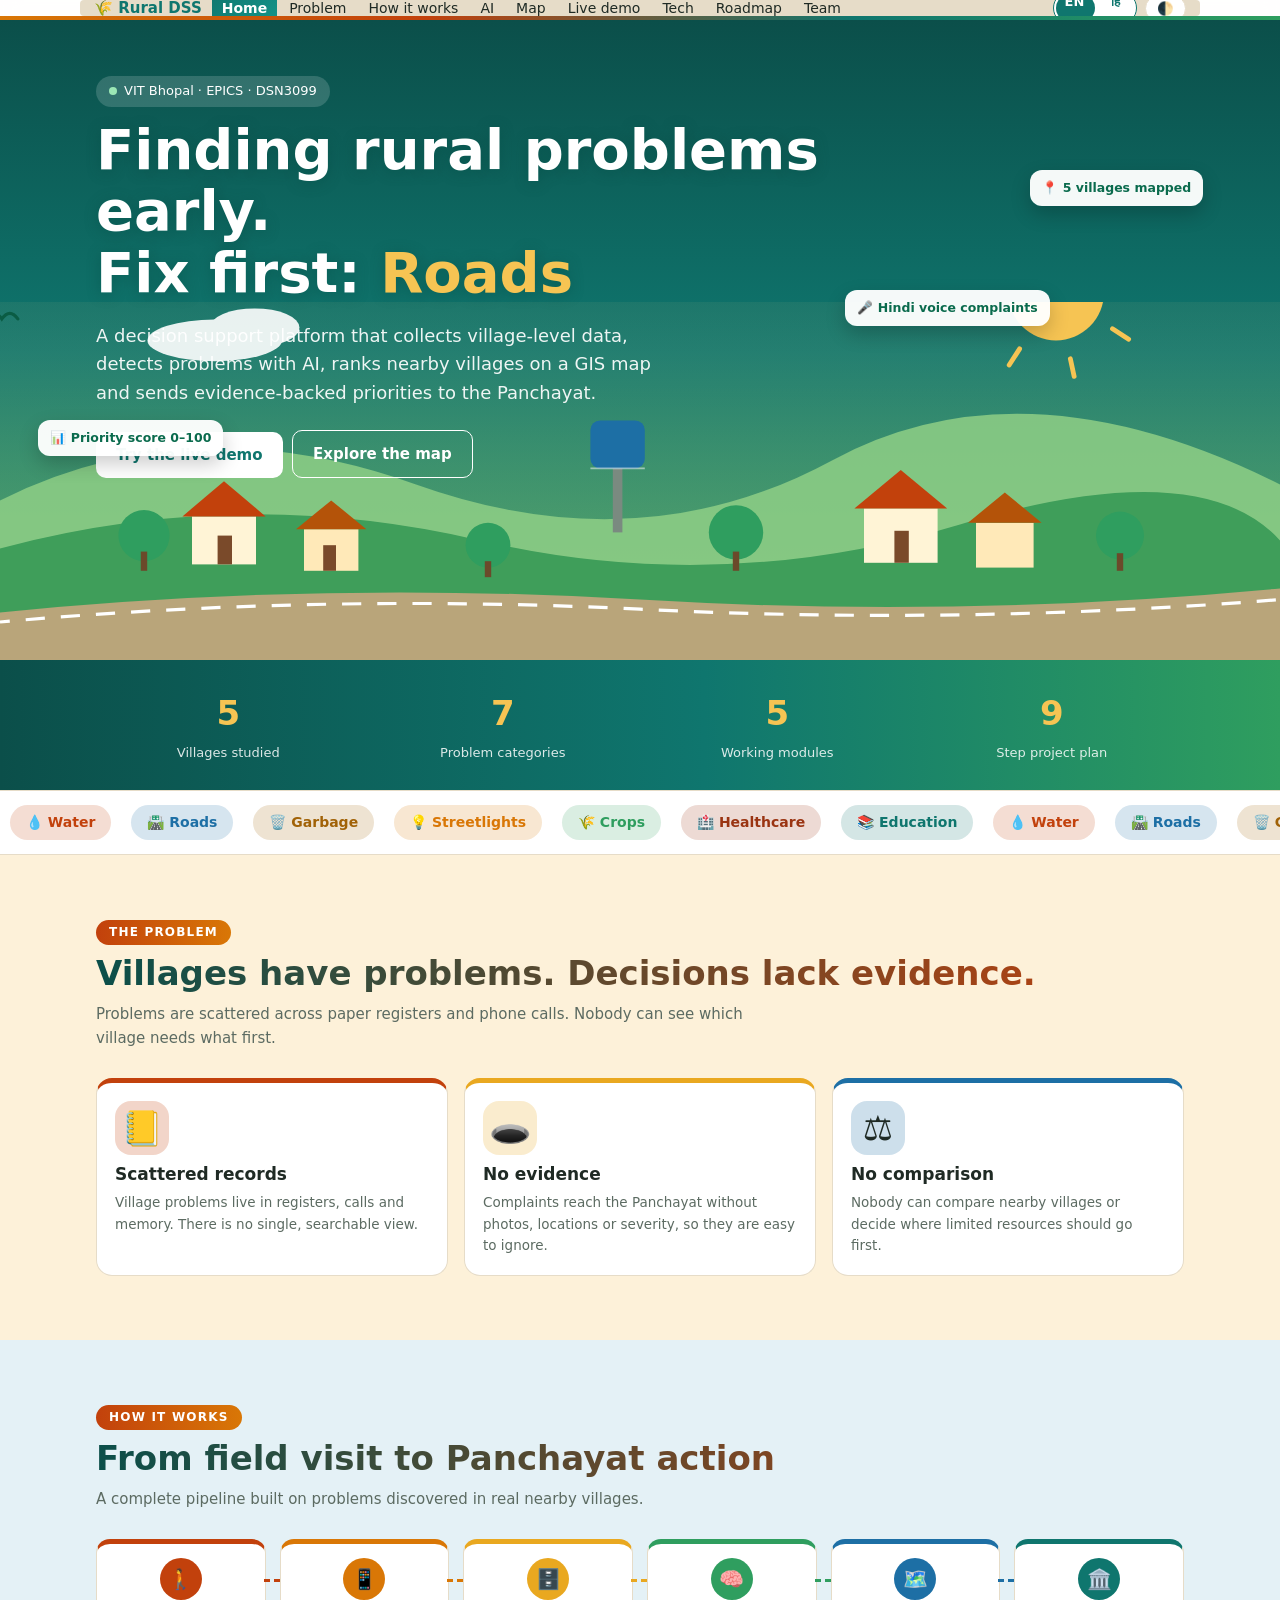
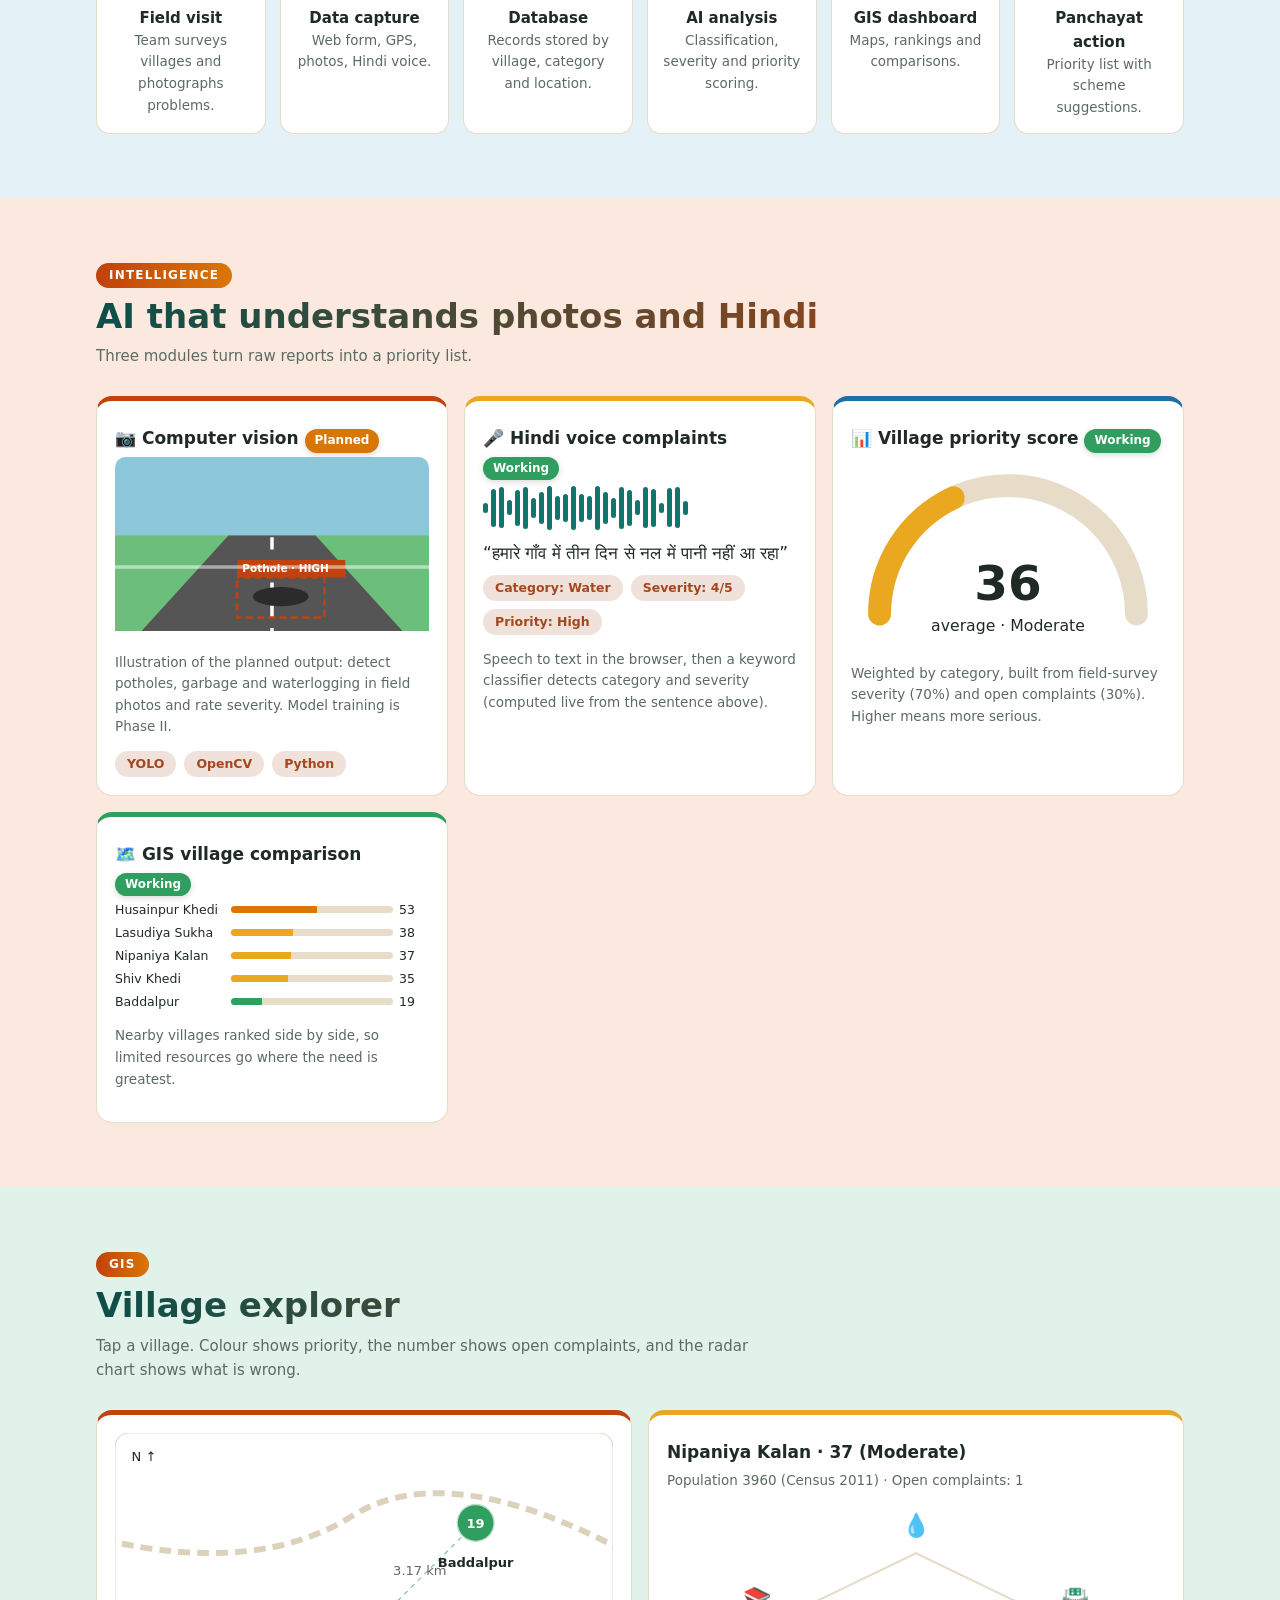
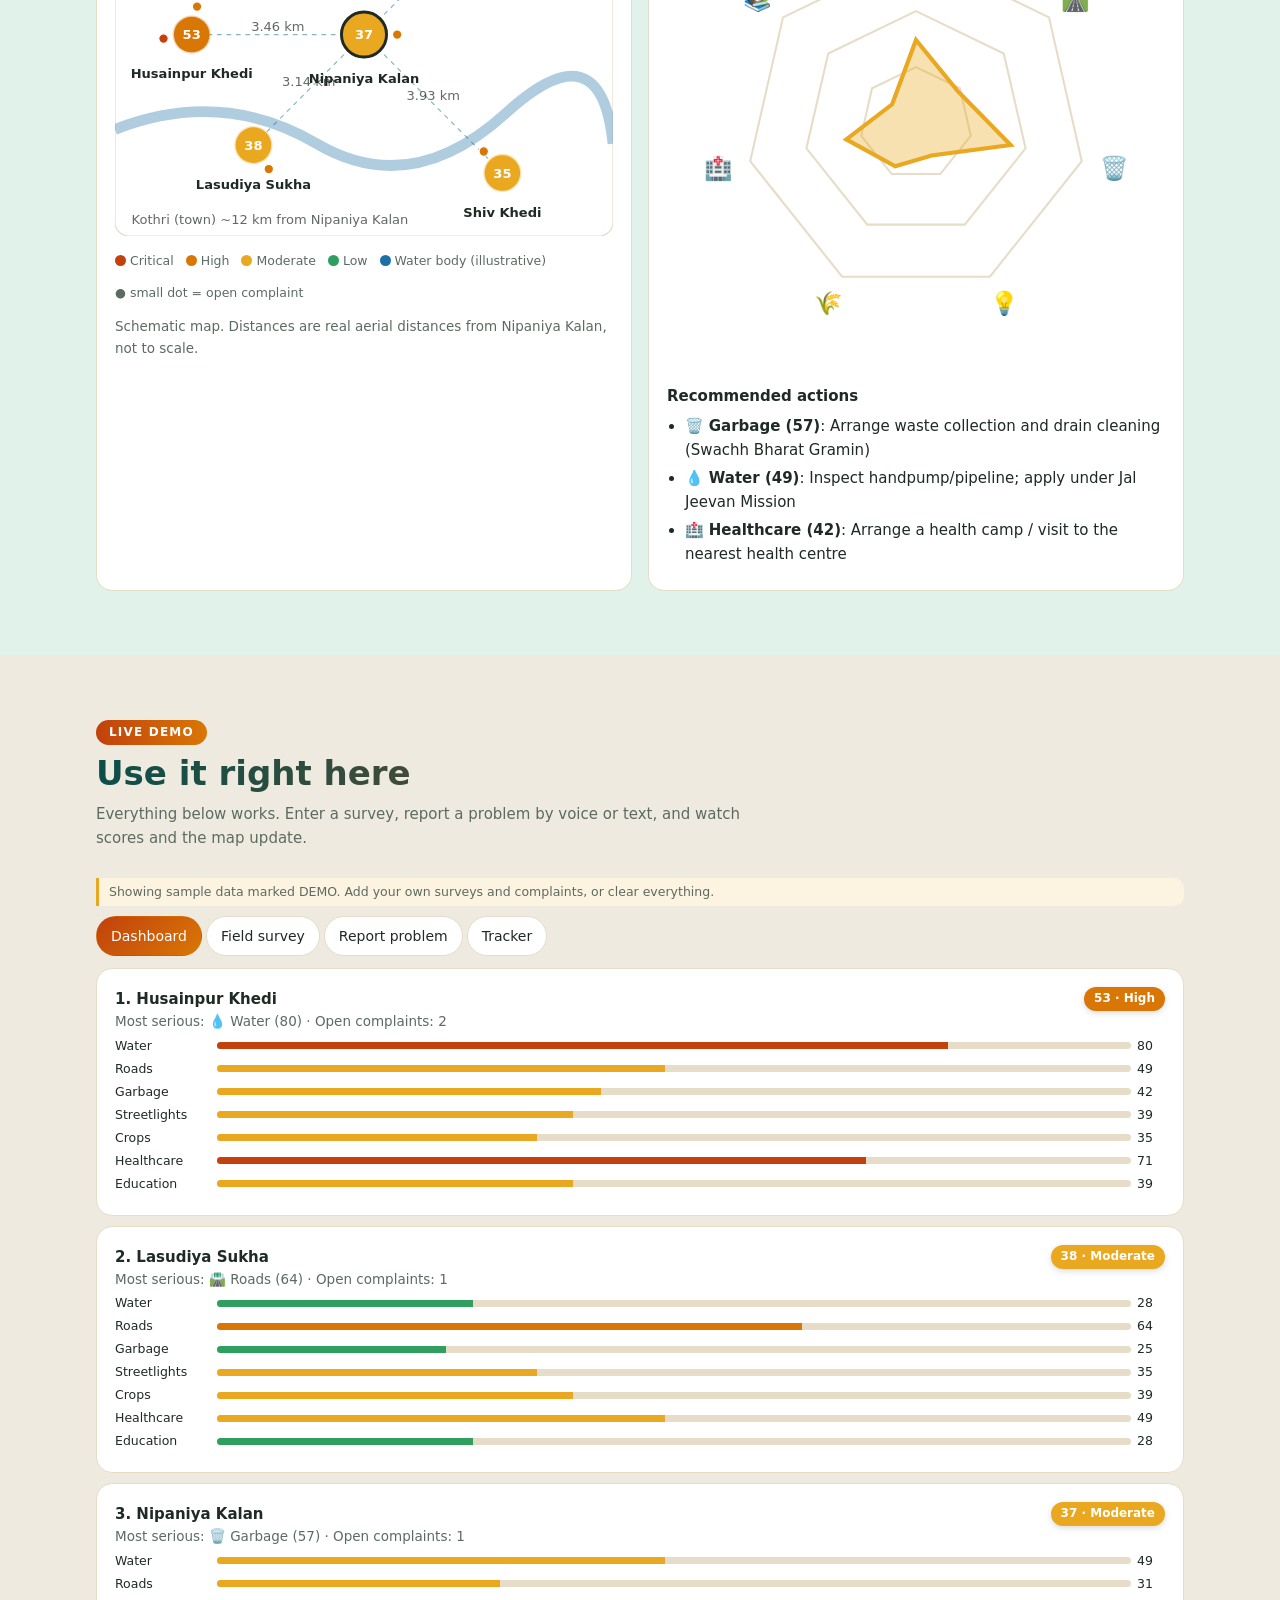
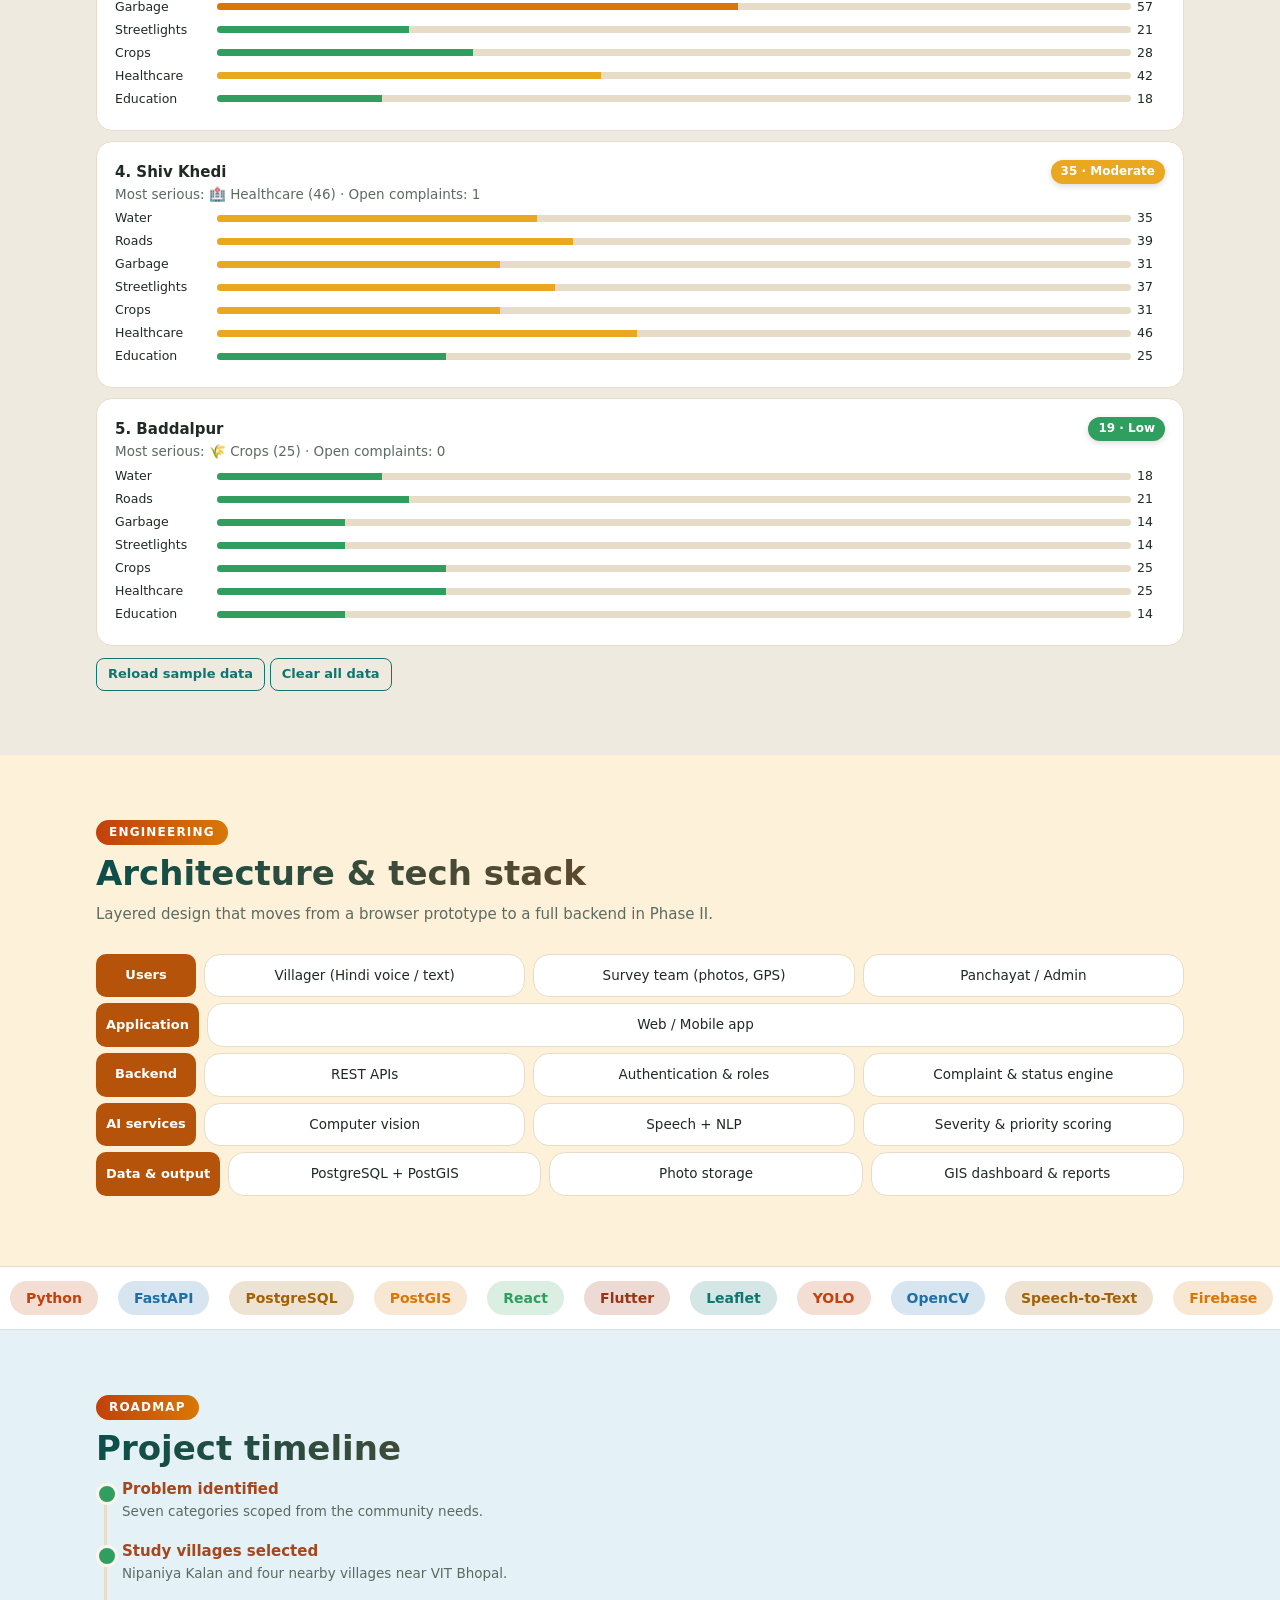
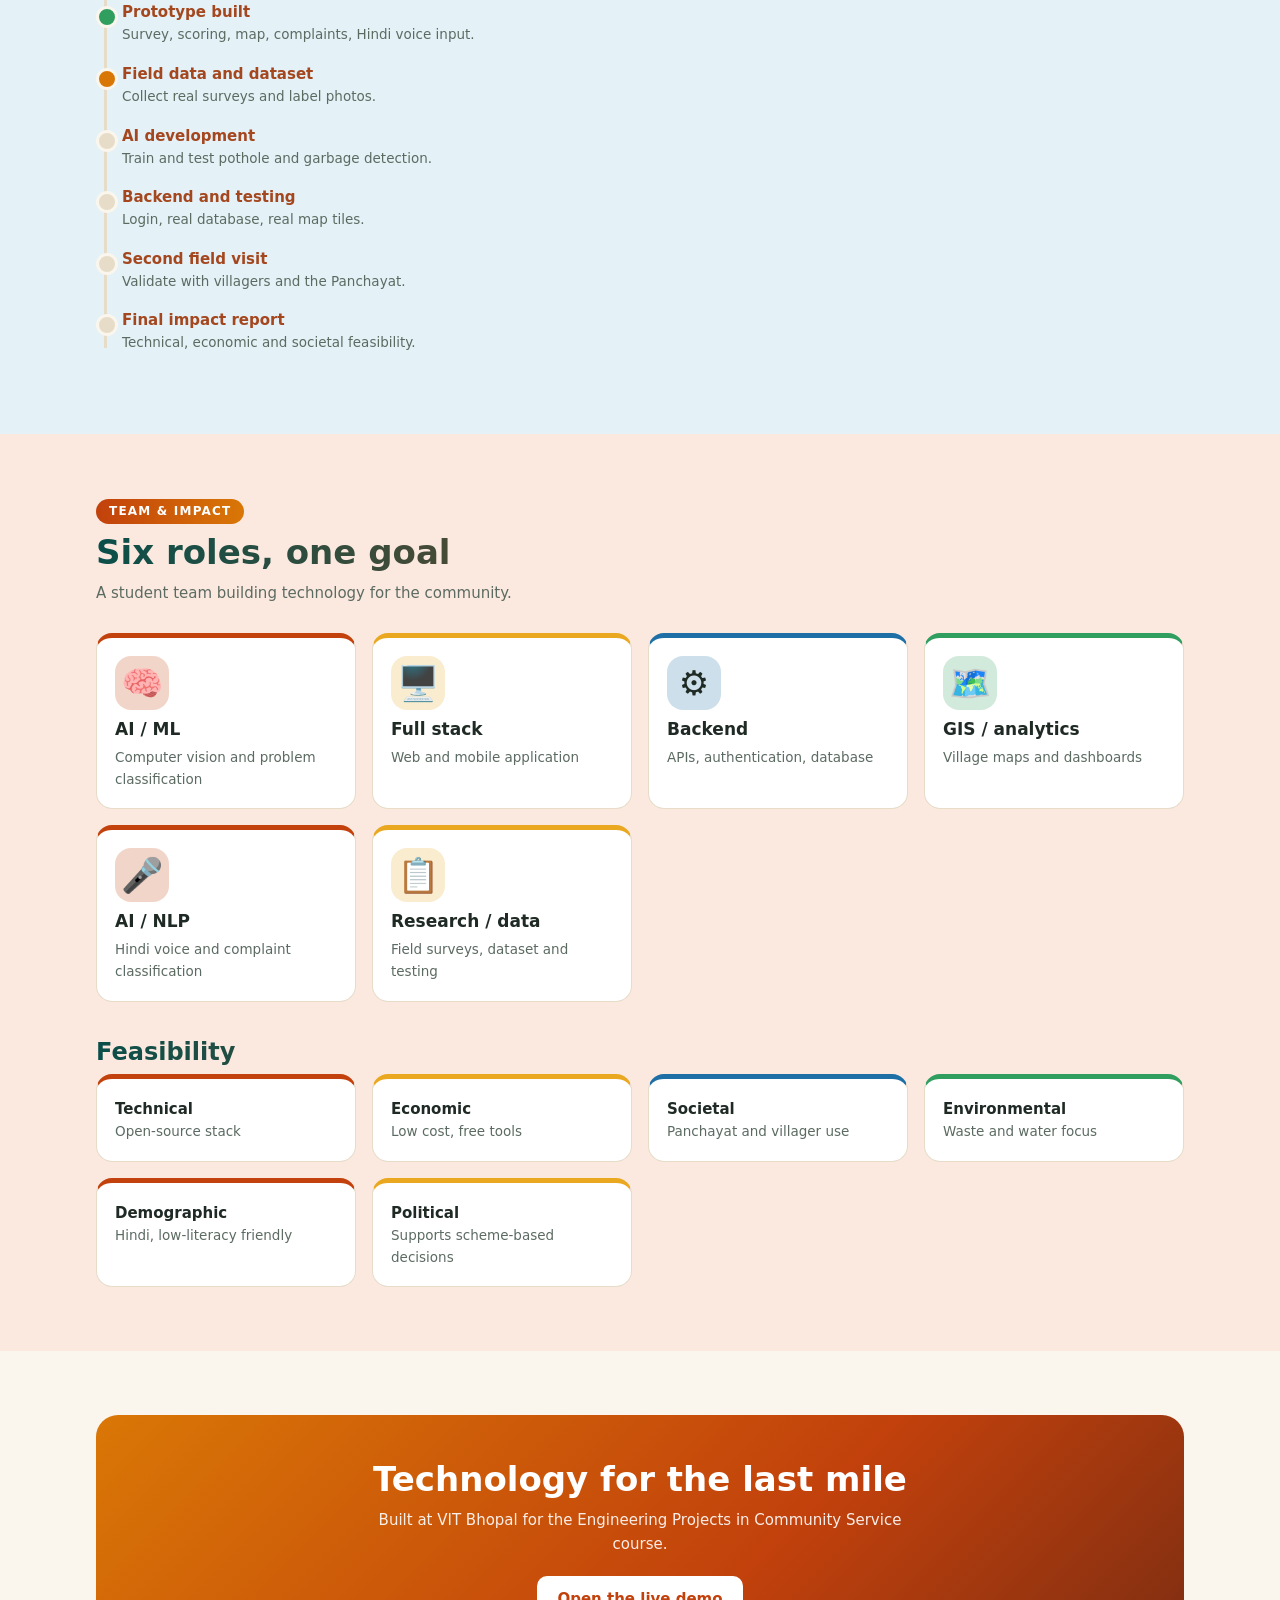
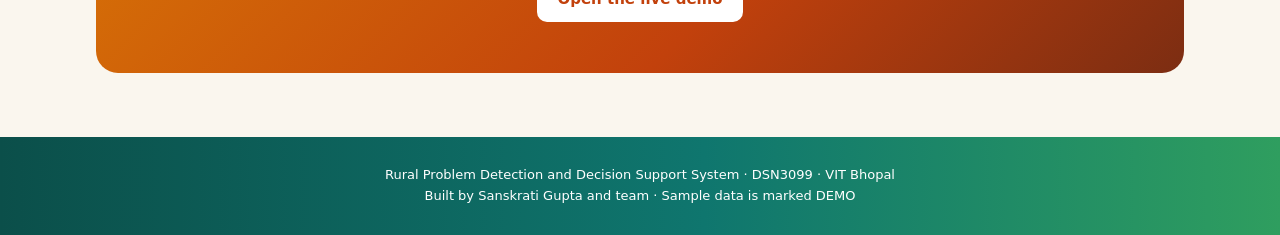
==== frontend/index.html @ 1b73d40b "Add frontend and Java backend" ====
<!DOCTYPE html>
<html lang="en"><head><meta charset="utf-8">
<meta name="viewport" content="width=device-width, initial-scale=1, viewport-fit=cover">
<title>Rural Problem Detection and Decision Support System</title>
<link rel="stylesheet" href="css/style.css">
</head><body>
<div id="pg"></div>
<div class="nav"><div class="bar"><div id="nav"></div><div class="rt"><button class="lt" id="lt" data-l="en" role="switch" aria-checked="false" aria-label="Language"><span class="th2"></span><span>EN</span><span>हिं</span></button><button id="th" aria-label="Toggle theme">🌓</button></div></div></div>

<header class="hero" id="home">
<span class="chip" style="right:6%;top:150px">📍 5 villages mapped</span><span class="chip" style="right:18%;top:270px;animation-delay:-2s">🎤 Hindi voice complaints</span><span class="chip" style="left:3%;top:400px;animation-delay:-3.5s">📊 Priority score 0–100</span>
<div class="w"><span class="live"><i></i> VIT Bhopal · EPICS · DSN3099</span>
<h1>Finding rural problems early.<br>Fix first: <span id="word">Water</span></h1>
<p class="s">A decision support platform that collects village-level data, detects problems with AI, ranks nearby villages on a GIS map and sends evidence-backed priorities to the Panchayat.</p>
<div class="cta"><a class="btn" href="#demo">Try the live demo</a> &nbsp;<a class="btn o" href="#explorer">Explore the map</a></div></div>
<svg id="scene" viewBox="0 0 800 300" preserveAspectRatio="xMidYMax slice" aria-hidden="true"><defs><linearGradient id="sk" x1="0" y1="0" x2="0" y2="1"><stop offset="0" stop-color="#ffd98a" stop-opacity="0"/><stop offset="1" stop-color="#ffd98a" stop-opacity=".25"/></linearGradient></defs>
<rect width="800" height="300" fill="url(#sk)"/>
<g transform="translate(660 70)"><circle r="30" fill="#f6c453"/><g stroke="#f6c453" stroke-width="3" stroke-linecap="round"><animateTransform attributeName="transform" type="rotate" from="0" to="360" dur="30s" repeatCount="indefinite"/><path d="M0-42v-12M0 42v12M-42 0h-12M42 0h12M30-30l8-8M-30 30l-8 8M30 30l8 8M-30-30l-8-8"/></g></g>
<g fill="#fff" opacity=".9"><g><animateTransform attributeName="transform" type="translate" from="-100 0" to="900 0" dur="60s" repeatCount="indefinite"/><ellipse cx="100" cy="60" rx="38" ry="12"/><ellipse cx="125" cy="52" rx="26" ry="12"/></g><g><animateTransform attributeName="transform" type="translate" from="-400 0" to="600 0" dur="80s" repeatCount="indefinite"/><ellipse cx="500" cy="100" rx="42" ry="13"/><ellipse cx="525" cy="92" rx="28" ry="12"/></g></g>
<path d="M0 200 Q120 140 260 190 T520 175 T800 190 V300 H0Z" fill="#8fcf86" opacity=".85"/><path d="M0 230 Q150 190 300 225 T600 215 T800 225 V300 H0Z" fill="#3f9e5a"/>
<g transform="translate(120 210)"><rect width="40" height="30" fill="#fff4d6"/><polygon points="-6,0 20,-22 46,0" fill="#c2410c"/><rect x="16" y="12" width="9" height="18" fill="#7a4a2a"/></g>
<g transform="translate(190 218)"><rect width="34" height="26" fill="#ffe9b8"/><polygon points="-5,0 17,-18 39,0" fill="#b45309"/><rect x="12" y="10" width="8" height="16" fill="#7a4a2a"/></g>
<g transform="translate(540 205)"><rect width="46" height="34" fill="#fff4d6"/><polygon points="-6,0 23,-24 52,0" fill="#c2410c"/><rect x="19" y="14" width="9" height="20" fill="#7a4a2a"/></g>
<g transform="translate(610 214)"><rect width="36" height="28" fill="#ffe9b8"/><polygon points="-5,0 18,-19 41,0" fill="#b45309"/></g>
<g fill="#2f9e5f"><circle cx="90" cy="222" r="16"/><circle cx="305" cy="228" r="14"/><circle cx="460" cy="220" r="17"/><circle cx="700" cy="222" r="15"/></g><g fill="#6b4a2a"><rect x="88" y="232" width="4" height="12"/><rect x="303" y="238" width="4" height="10"/><rect x="458" y="232" width="4" height="12"/><rect x="698" y="233" width="4" height="11"/></g>
<g transform="translate(375 150)"><rect x="8" y="30" width="6" height="40" fill="#7a8a80"/><rect x="-6" y="0" width="34" height="30" rx="6" fill="#1d6fa5"/><path d="M-6 30h34" stroke="#fff" opacity=".5"/></g>
<path d="M0 270 Q200 250 400 262 T800 255 V300 H0Z" fill="#b9a57a"/><path d="M0 276 Q200 258 400 268 T800 262" stroke="#fff" stroke-width="2" stroke-dasharray="12 10" fill="none"><animate attributeName="stroke-dashoffset" from="0" to="-44" dur="2s" repeatCount="indefinite"/></path>
<g stroke="#0a5c44" stroke-width="2" fill="none" stroke-linecap="round"><path d="M0 0q5-7 10 0q5-7 10 0"><animateTransform attributeName="transform" type="translate" values="-40 60;860 20" dur="26s" repeatCount="indefinite"/></path><path d="M0 0q5-7 10 0q5-7 10 0"><animateTransform attributeName="transform" type="translate" values="-90 90;860 50" dur="32s" repeatCount="indefinite"/></path></g></svg>
</header>

<div class="strip"><div class="w" id="strip"></div></div>
<div class="mq"><div id="mq"></div></div>

<section id="problem"><div class="w rv"><span class="tag">The problem</span><h2>Villages have problems. Decisions lack evidence.</h2><p class="lead">Problems are scattered across paper registers and phone calls. Nobody can see which village needs what first.</p><div class="grid" id="prob"></div></div></section>

<section class="alt" id="how"><div class="w rv"><span class="tag">How it works</span><h2>From field visit to Panchayat action</h2><p class="lead">A complete pipeline built on problems discovered in real nearby villages.</p><div class="pipe" id="pipe"></div></div></section>

<section id="ai"><div class="w rv"><span class="tag">Intelligence</span><h2>AI that understands photos and Hindi</h2><p class="lead">Three modules turn raw reports into a priority list.</p>
<div class="grid g2">
<div class="card h"><h3>📷 Computer vision <span class="pill" style="background:var(--o)">Planned</span></h3><svg viewBox="0 0 360 200" width="100%" role="img" aria-label="Illustration of road photo with pothole detection"><rect width="360" height="200" rx="12" fill="#8cc7da"/><rect y="90" width="360" height="110" fill="#6bbf7a"/><polygon points="130,90 230,90 330,200 30,200" fill="#555"/><path d="M180 92L180 200" stroke="#fff" stroke-width="4" stroke-dasharray="14 12"/><ellipse cx="190" cy="160" rx="32" ry="11" fill="#2b2b2b"/><rect x="140" y="138" width="100" height="46" fill="none" stroke="#c2410c" stroke-width="3" stroke-dasharray="8 5"><animate attributeName="stroke-dashoffset" from="0" to="-26" dur="1.2s" repeatCount="indefinite"/></rect><rect x="140" y="118" width="124" height="20" fill="#c2410c"/><text x="146" y="132" style="fill:#fff;font-weight:700;font-size:12px">Pothole · HIGH</text><rect x="0" y="0" width="360" height="4" fill="#fff" opacity=".5"><animate attributeName="y" values="0;196;0" dur="4s" repeatCount="indefinite"/></rect></svg>
<p class="mu">Illustration of the planned output: detect potholes, garbage and waterlogging in field photos and rate severity. Model training is Phase II.</p><div class="tg"><span>YOLO</span><span>OpenCV</span><span>Python</span></div></div>
<div class="card h"><h3>🎤 Hindi voice complaints <span class="pill" style="background:var(--g)">Working</span></h3><div class="bars" id="wave"></div><p style="font-size:17px;margin:8px 0">“हमारे गाँव में तीन दिन से नल में पानी नहीं आ रहा”</p><div class="tg" id="vchips"></div>
<p class="mu">Speech to text in the browser, then a keyword classifier detects category and severity (computed live from the sentence above).</p></div>
<div class="card h"><h3>📊 Village priority score <span class="pill" style="background:var(--g)">Working</span></h3><svg viewBox="0 0 220 130" width="100%" id="gauge" role="img" aria-label="Average priority gauge"></svg><p class="mu">Weighted by category, built from field-survey severity (70%) and open complaints (30%). Higher means more serious.</p></div>
<div class="card h"><h3>🗺️ GIS village comparison <span class="pill" style="background:var(--g)">Working</span></h3><div id="mini"></div><p class="mu">Nearby villages ranked side by side, so limited resources go where the need is greatest.</p></div>
</div></div></section>

<section class="alt" id="explorer"><div class="w rv"><span class="tag">GIS</span><h2>Village explorer</h2><p class="lead">Tap a village. Colour shows priority, the number shows open complaints, and the radar chart shows what is wrong.</p>
<div class="grid g2"><div class="card"><svg id="map" viewBox="0 0 420 340" width="100%" role="img" aria-label="Village map"></svg>
<div class="lg"><span><i style="background:var(--r)"></i>Critical</span><span><i style="background:var(--o)"></i>High</span><span><i style="background:var(--y)"></i>Moderate</span><span><i style="background:var(--g)"></i>Low</span><span><i style="background:var(--b)"></i>Water body (illustrative)</span><span>● small dot = open complaint</span></div>
<p class="mu">Schematic map. Distances are real aerial distances from Nipaniya Kalan, not to scale.</p></div>
<div class="card"><h3 id="mt">Select a village</h3><div id="mi" class="mu">Tap a village on the map.</div><svg id="radar" viewBox="0 0 240 230" width="100%" aria-label="Radar chart"></svg><div id="mrec"></div></div></div></div></section>

<section id="demo"><div class="w rv"><span class="tag">Live demo</span><h2>Use it right here</h2><p class="lead">Everything below works. Enter a survey, report a problem by voice or text, and watch scores and the map update.</p>
<div class="note" id="demonote"></div>
<div class="tabs" id="tabs"></div>
<div class="tp" id="t-rank"><div id="rank"></div></div>
<div class="tp" id="t-survey"><div class="card"><div class="row"><div><label>Village</label><select id="sv"></select></div><div><label>Surveyor</label><input id="sn"></div></div><p class="mu">Rate each problem 0 (none) to 100 (very severe).</p><div id="sf"></div><div class="row"><div><label>Notes</label><textarea id="snote" rows="2"></textarea></div><div><label>Location</label><input id="sgps" placeholder="lat, lng"><button class="btn s o" id="gps" style="margin-top:6px;color:var(--ac)">📍 Use my GPS</button></div></div><button class="btn" id="ssave" style="margin-top:12px">Save survey</button><div class="ok" id="sok"></div></div><div class="card"><h3>Saved surveys</h3><div class="scroll" id="slist"></div></div></div>
<div class="tp" id="t-report"><div class="card"><div class="row"><div><label>Village *</label><select id="rv"></select></div><div><label>Your name (optional)</label><input id="rn"></div></div><label>Describe the problem (Hindi or English)</label><textarea id="rt" rows="3" placeholder="हमारे गाँव में तीन दिन से नल में पानी नहीं आ रहा"></textarea>
<div style="display:flex;gap:8px;flex-wrap:wrap;margin-top:6px"><button class="btn s mic" id="mic">🎤 Speak in Hindi</button><button class="btn s o" id="cls" style="color:var(--ac)">Detect category &amp; severity</button><span class="mu" id="micmsg"></span></div>
<div class="row"><div><label>Category (editable)</label><select id="rc"></select></div><div><label>Severity 1–5 (editable)</label><select id="rs"></select></div></div><div class="note" id="clsnote">Suggested by a keyword-based classifier. Please check before submitting.</div>
<div class="row"><div><label>Location / landmark</label><input id="rl"><button class="btn s o" id="rgps" style="margin-top:6px;color:var(--ac)">📍 Tag my GPS</button></div><div><label>Photo (optional)</label><input type="file" id="rf" accept="image/*" capture="environment"></div></div><button class="btn" id="rsub" style="margin-top:12px">Submit complaint</button><div class="ok" id="rok"></div></div></div>
<div class="tp" id="t-track"><div class="card"><label style="margin-top:0"><input type="checkbox" id="adm"> Panchayat / Admin mode (move complaints to the next stage)</label></div><div class="kb" id="kb"></div></div>
<div style="margin-top:12px"><button class="btn s o" id="reset" style="color:var(--ac)">Reload sample data</button> <button class="btn s o" id="clear" style="color:var(--ac)">Clear all data</button></div></div></section>

<section class="alt" id="arch"><div class="w rv"><span class="tag">Engineering</span><h2>Architecture &amp; tech stack</h2><p class="lead">Layered design that moves from a browser prototype to a full backend in Phase II.</p><div id="archd"></div></div></section>
<div class="mq"><div id="mq2"></div></div>

<section id="road"><div class="w rv"><span class="tag">Roadmap</span><h2>Project timeline</h2><div class="tl" id="tl"></div></div></section>

<section class="alt" id="team"><div class="w rv"><span class="tag">Team &amp; impact</span><h2>Six roles, one goal</h2><p class="lead">A student team building technology for the community.</p><div class="grid" id="tm"></div>
<h2 style="margin-top:36px;font-size:24px">Feasibility</h2><div class="grid" id="fe"></div></div></section>

<section><div class="w rv"><div class="cta2"><h2>Technology for the last mile</h2><p style="opacity:.9;max-width:560px;margin:0 auto 20px">Built at VIT Bhopal for the Engineering Projects in Community Service course.</p><a class="btn" href="#demo">Open the live demo</a></div></div></section>
<footer>Rural Problem Detection and Decision Support System · DSN3099 · VIT Bhopal<br>Built by Sanskrati Gupta and team · Sample data is marked DEMO</footer>

<script src="js/app.js"></script>
</body></html>
---- frontend/css/style.css ----
:root{box-sizing:border-box;padding-top:env(safe-area-inset-top,0px);padding-bottom:env(safe-area-inset-bottom,0px);--bg:#faf6ee;--card:#fff;--tx:#1f2a24;--mu:#5c6b62;--bd:#e6dcc8;--ac:#0f766e;--ac2:#dff3ee;--dg:#b45309;--r:#c2410c;--o:#d97706;--y:#e9a820;--g:#2f9e5f;--b:#1d6fa5}
@media(prefers-color-scheme:dark){:root:not([data-theme="light"]){--bg:#0f1a17;--card:#16251f;--tx:#f3efe4;--mu:#aab9ae;--bd:#2c443b;--ac:#3fd0b4;--ac2:#12332c;--dg:#f0a35e;--h1:#3fd0b4;--h2:#f0a35e}}
:root[data-theme="dark"]{--bg:#0f1a17;--card:#16251f;--tx:#f3efe4;--mu:#aab9ae;--bd:#2c443b;--ac:#3fd0b4;--ac2:#12332c;--dg:#f0a35e;--h1:#3fd0b4;--h2:#f0a35e}
html{scroll-behavior:smooth;scroll-padding-top:calc(env(safe-area-inset-top,0px) + 56px)}*{box-sizing:border-box}
body{margin:0;background:var(--bg);color:var(--tx);font:15px/1.6 system-ui,-apple-system,"Segoe UI","Noto Sans Devanagari",Roboto,sans-serif;overflow-x:hidden}
#pg{position:fixed;top:env(safe-area-inset-top,0px);left:0;height:4px;width:0;background:linear-gradient(90deg,#d97706,#c2410c,#0f766e);z-index:30}
.nav{position:sticky;top:env(safe-area-inset-top,0px);z-index:9;background:color-mix(in srgb,var(--card) 90%,transparent);backdrop-filter:blur(10px);border-bottom:1px solid var(--bd)}
.nav .bar{max-width:1120px;margin:auto;display:flex;align-items:center;gap:8px;padding:8px 14px}#nav{display:flex;align-items:center;gap:2px;overflow-x:auto;flex:1;min-width:0}.rt{display:flex;align-items:center;gap:8px;flex:none}
.nav b{color:var(--ac);margin-right:8px;white-space:nowrap}.nav a{color:var(--tx);text-decoration:none;padding:6px 10px;border-radius:8px;font-size:14px;white-space:nowrap;transition:.2s}.nav a:hover,.nav a.on{background:var(--ac2);color:var(--ac);font-weight:600}
.nav #th{border:1px solid var(--bd);background:var(--card);color:var(--tx);border-radius:99px;padding:5px 11px;cursor:pointer;flex:none}.nav .lt{position:relative;display:grid;grid-template-columns:1fr 1fr;width:84px;height:34px;border-radius:99px;border:1.5px solid var(--ac);background:var(--card);padding:0;cursor:pointer;font:inherit;font-weight:800;font-size:13px;color:var(--ac);flex:none;overflow:hidden}.lt span{display:grid;place-items:center;position:relative;z-index:1;transition:color .3s}.lt .th2{position:absolute;z-index:0;top:2px;bottom:2px;left:2px;width:calc(50% - 2px);background:var(--ac);border-radius:99px;transition:transform .4s cubic-bezier(.5,1.5,.5,1)}.lt[data-l=hi] .th2{transform:translateX(100%)}.lt[data-l=en] span:nth-child(2),.lt[data-l=hi] span:nth-child(3){color:var(--card)}
.w{max-width:1120px;margin:auto;padding:0 16px}section{padding:64px 0}.alt{background:var(--ac2)}
h2{font-size:clamp(24px,4vw,34px);margin:0 0 8px;line-height:1.2}.lead{color:var(--mu);margin:0 0 28px;max-width:660px}.tag{font-size:12px;font-weight:800;letter-spacing:.1em;color:var(--ac);text-transform:uppercase}
.hero{position:relative;background:linear-gradient(180deg,#0b4f4a 0%,#0f766e 52%,#2f9e5f 100%);color:#fff;overflow:hidden;min-height:640px}
.hero .w{position:relative;z-index:2;padding-top:56px}.hero h1{font-size:clamp(30px,6vw,56px);line-height:1.1;margin:12px 0;max-width:760px;animation:up .9s both;text-shadow:0 2px 14px rgba(0,70,60,.35)}
.hero p.s{font-size:18px;max-width:560px;opacity:.92;animation:up .9s both .2s}.hero .cta{animation:up .9s both .4s;margin-top:22px}
#scene{position:absolute;left:0;right:0;bottom:0;width:100%;height:56%;z-index:1}
@keyframes up{from{opacity:0;transform:translateY(26px)}}
.live{display:inline-flex;gap:7px;align-items:center;background:rgba(255,255,255,.16);padding:5px 13px;border-radius:99px;font-size:13px}.live i{width:8px;height:8px;border-radius:50%;background:#9be7b5;animation:pl 1.4s infinite}@keyframes pl{50%{opacity:.25;transform:scale(1.7)}}
#word{color:#f6c453;display:inline-block;min-width:3ch;transition:.4s}
.btn{background:linear-gradient(135deg,#0f766e,#14958a);color:#fff;border:0;padding:11px 20px;border-radius:10px;cursor:pointer;font:inherit;font-weight:700;text-decoration:none;display:inline-block;position:relative;overflow:hidden;transition:transform .2s,box-shadow .2s}.btn:hover{transform:translateY(-3px);box-shadow:0 8px 18px rgba(0,0,0,.22)}.btn:active{transform:scale(.96)}
.btn:after{content:"";position:absolute;top:0;left:-70%;width:40%;height:100%;background:rgba(255,255,255,.35);transform:skewX(-20deg);transition:.5s}.btn:hover:after{left:130%}
.hero .btn{background:#fff;color:#0f766e}.btn.o{background:transparent;border:1.5px solid currentColor;color:inherit}.btn.s{padding:5px 11px;font-size:13px;border-radius:8px}.hero .btn.o{background:transparent;color:#fff}
.chip{position:absolute;z-index:3;background:rgba(255,255,255,.96);color:#0a6b4d;border-radius:12px;padding:8px 12px;font-size:12.5px;font-weight:700;box-shadow:0 8px 20px rgba(0,0,0,.2);animation:bob 5s ease-in-out infinite}@keyframes bob{50%{transform:translateY(-12px)}}
.strip{background:linear-gradient(90deg,#0b4f4a,#0f766e 55%,#2f9e5f);color:#fff}.strip .w{display:grid;grid-template-columns:repeat(auto-fit,minmax(140px,1fr));gap:10px;padding-top:26px;padding-bottom:26px;text-align:center}.strip b{font-size:34px;display:block;color:#f6c453}.strip span{font-size:13px;opacity:.85}
.grid{display:grid;gap:16px;grid-template-columns:repeat(auto-fit,minmax(250px,1fr))}.g2{grid-template-columns:repeat(auto-fit,minmax(320px,1fr))}
.card{background:var(--card);border:1px solid var(--bd);border-radius:16px;padding:18px;transition:transform .25s,box-shadow .25s}.card.h:hover{transform:translateY(-6px);box-shadow:0 14px 30px rgba(0,0,0,.12)}
.ic{font-size:34px;display:inline-block}.card.h:hover .ic{animation:wig .6s}@keyframes wig{25%{transform:rotate(-14deg) scale(1.2)}75%{transform:rotate(14deg) scale(1.2)}}
.card h3{margin:6px 0 4px;font-size:17px}.mu{color:var(--mu);font-size:13.5px}ul{padding-left:18px;margin:6px 0}li{margin:4px 0}
.rv{opacity:0;transform:translateY(30px);transition:opacity .7s,transform .7s}.rv.in{opacity:1;transform:none}
.pipe{display:grid;grid-template-columns:repeat(auto-fit,minmax(150px,1fr));gap:14px;position:relative}.pipe .st{background:var(--card);border:1px solid var(--bd);border-radius:14px;padding:14px;text-align:center;position:relative}.pipe .st b{display:grid;place-items:center;width:42px;height:42px;border-radius:50%;background:var(--ac);color:#fff;margin:0 auto 6px;font-size:20px}
.pipe .st:not(:last-child):after{content:"";position:absolute;top:35px;right:-15px;width:16px;border-top:3px dashed var(--ac);animation:fw 1s linear infinite}@keyframes fw{to{border-top-color:transparent}}
.bars{display:flex;gap:3px;align-items:center;height:48px}.bars i{width:5px;background:var(--ac);border-radius:3px;animation:wv 1s ease-in-out infinite}@keyframes wv{50%{height:6px}}
.tg{display:flex;gap:8px;flex-wrap:wrap;margin-top:8px}.tg span{background:var(--ac2);color:var(--ac);border-radius:99px;padding:3px 12px;font-size:12.5px;font-weight:700}
.pill{display:inline-block;padding:2px 10px;border-radius:99px;color:#fff;font-size:12px;font-weight:700;background:var(--mu)}
.bar{height:7px;border-radius:4px;background:var(--bd);overflow:hidden}.bar i{display:block;height:100%;transform-origin:left;animation:gx .9s both}@keyframes gx{from{transform:scaleX(0)}}
.cb{display:grid;grid-template-columns:96px 1fr 28px;gap:6px;align-items:center;font-size:12.5px;margin:3px 0}
.mq{overflow:hidden;white-space:nowrap;background:var(--card);border-block:1px solid var(--bd);padding:14px 0}.mq div{display:inline-block;animation:mq 30s linear infinite}.mq span{display:inline-block;margin:0 10px;background:var(--ac2);color:var(--ac);padding:6px 16px;border-radius:99px;font-weight:700;font-size:14px}@keyframes mq{to{transform:translateX(-50%)}}
.tl{position:relative;padding-left:26px}.tl:before{content:"";position:absolute;left:8px;top:6px;bottom:6px;width:3px;background:var(--bd)}.tl>div{position:relative;margin-bottom:16px}.tl>div:before{content:"";position:absolute;left:-26px;top:6px;width:16px;height:16px;border-radius:50%;background:var(--bd);border:3px solid var(--bg)}.tl .d:before{background:var(--g)}.tl .p:before{background:var(--o);animation:pl 1.4s infinite}
.tabs{display:flex;gap:4px;overflow-x:auto;margin-bottom:12px}.tabs button{border:1px solid var(--bd);background:var(--card);color:var(--tx);padding:8px 14px;border-radius:99px;cursor:pointer;font:inherit;font-size:14px;white-space:nowrap}.tabs button.on{background:var(--ac);color:#fff;border-color:var(--ac)}
.tp{display:none}.tp.on{display:block;animation:up .4s}
label{display:block;font-size:13px;font-weight:700;margin:10px 0 3px}select,input,textarea{width:100%;padding:9px;border:1px solid var(--bd);border-radius:9px;background:var(--bg);color:var(--tx);font:inherit}input[type=range]{padding:0}input[type=checkbox]{width:auto}
.row{display:grid;gap:10px;grid-template-columns:repeat(auto-fit,minmax(190px,1fr))}.ok{background:var(--ac2);border:1px solid var(--g);border-radius:9px;padding:8px 10px;margin:8px 0;font-size:13px;display:none}
.kb{display:grid;grid-template-columns:repeat(5,minmax(200px,1fr));gap:10px;overflow-x:auto;padding-bottom:6px}.col{background:var(--bg);border:1px solid var(--bd);border-radius:12px;padding:8px;min-height:100px}.col h4{margin:2px;font-size:13px;display:flex;justify-content:space-between}
.kc{background:var(--card);border:1px solid var(--bd);border-radius:10px;padding:8px;margin-bottom:8px;font-size:13px;animation:up .3s}.kc img{max-width:100%;border-radius:7px;margin-top:5px}
.mic.rec{background:var(--r)!important;animation:pl 1s infinite}.note{font-size:12.5px;color:var(--mu);border-left:3px solid var(--y);padding:4px 10px;margin:10px 0}
.scroll{overflow-x:auto}table{border-collapse:collapse;width:100%;font-size:13px}th,td{padding:6px;border-bottom:1px solid var(--bd);text-align:left;white-space:nowrap}
.lg{display:flex;gap:12px;flex-wrap:wrap;font-size:12.5px;color:var(--mu);margin-top:8px}.lg i{display:inline-block;width:11px;height:11px;border-radius:50%;margin-right:4px;vertical-align:-1px}
.cta2{background:linear-gradient(135deg,#d97706,#c2410c 60%,#7c2d12);color:#fff;border-radius:22px;padding:44px 22px;text-align:center}.cta2 .btn{background:#fff;color:#c2410c}
svg text{fill:var(--tx);font-size:11px}footer{text-align:center;color:var(--mu);font-size:13px;padding:28px}
@media(prefers-reduced-motion:reduce){*{animation:none!important;transition:none!important}.rv{opacity:1;transform:none}}

/* ===== bright colours across the whole site ===== */
:root{--s1:#fdf1d9;--s2:#fbe9e0;--s3:#e4f1f6;--s4:#efeadf;--s5:#e0f2e9;--pu:#a4471f;--h1:#0b4f4a;--h2:#c2410c}
@media(prefers-color-scheme:dark){:root:not([data-theme="light"]){--s1:#2a2412;--s2:#2c1a14;--s3:#10252e;--s4:#221d14;--s5:#12332c;--pu:#f0a35e}}
:root[data-theme="dark"]{--s1:#2a2412;--s2:#2c1a14;--s3:#10252e;--s4:#221d14;--s5:#12332c;--pu:#f0a35e}
#problem{background:var(--s1)}#how{background:var(--s3)}#ai{background:var(--s2)}#explorer{background:var(--s5)}#demo{background:var(--s4)}#arch{background:var(--s1)}#road{background:var(--s3)}#team{background:var(--s2)}
.nav{border-bottom:4px solid transparent;border-image:linear-gradient(90deg,#d97706,#c2410c,#0f766e,#2f9e5f) 1}
.nav a.on{background:linear-gradient(135deg,#0f766e,#14958a);color:#fff}.nav a:hover{background:var(--s5)}
.tabs button.on{background:linear-gradient(135deg,#c2410c,#d97706);border-color:transparent}
h2{background:linear-gradient(90deg,var(--h1),var(--h2));-webkit-background-clip:text;background-clip:text;-webkit-text-fill-color:transparent;color:transparent}
.cta2 h2{background:none;-webkit-text-fill-color:#fff;color:#fff}
.tag{display:inline-block;background:linear-gradient(90deg,#c2410c,#d97706);color:#fff;padding:3px 13px;border-radius:99px;margin-bottom:8px}
.grid>.card,.pipe .st{border-top:5px solid var(--cc,var(--ac))}
.grid>.card:nth-child(4n+1){--cc:var(--r)}.grid>.card:nth-child(4n+2){--cc:var(--y)}.grid>.card:nth-child(4n+3){--cc:var(--b)}.grid>.card:nth-child(4n+4){--cc:var(--g)}
.card .ic{width:54px;height:54px;border-radius:16px;display:grid;place-items:center;background:color-mix(in srgb,var(--cc,var(--ac)) 22%,transparent)}
.pipe .st:nth-child(6n+1){--cc:#c2410c}.pipe .st:nth-child(6n+2){--cc:#d97706}.pipe .st:nth-child(6n+3){--cc:#e9a820}.pipe .st:nth-child(6n+4){--cc:#2f9e5f}.pipe .st:nth-child(6n+5){--cc:#1d6fa5}.pipe .st:nth-child(6n+6){--cc:#0f766e}
.pipe .st b{background:var(--cc)}.pipe .st:not(:last-child):after{border-top-color:var(--cc)}
.mq span{background:color-mix(in srgb,var(--cc,#0f766e) 18%,var(--card));color:var(--cc,#0f766e)}
.mq span:nth-child(7n+1){--cc:#c2410c}.mq span:nth-child(7n+2){--cc:#1d6fa5}.mq span:nth-child(7n+3){--cc:#a16207}.mq span:nth-child(7n+4){--cc:#d97706}.mq span:nth-child(7n+5){--cc:#2f9e5f}.mq span:nth-child(7n+6){--cc:#9a3412}.mq span:nth-child(7n+7){--cc:#0f766e}
.tg span{background:color-mix(in srgb,var(--pu) 16%,var(--card));color:var(--pu)}
.tl .d:before{background:#2f9e5f}.tl .p:before{background:#d97706}.tl>div b{color:var(--pu)}
.pill{box-shadow:0 2px 6px rgba(0,0,0,.15)}
footer{background:linear-gradient(90deg,#0b4f4a,#0f766e 55%,#2f9e5f);color:#fff;margin-top:0}
.kb .col:nth-child(1){border-top:4px solid var(--mu)}.kb .col:nth-child(2){border-top:4px solid var(--b)}.kb .col:nth-child(3){border-top:4px solid var(--y)}.kb .col:nth-child(4){border-top:4px solid var(--o)}.kb .col:nth-child(5){border-top:4px solid var(--g)}
.note{background:color-mix(in srgb,var(--y) 14%,var(--card));border-radius:0 10px 10px 0}
.ok{background:color-mix(in srgb,var(--g) 16%,var(--card))}
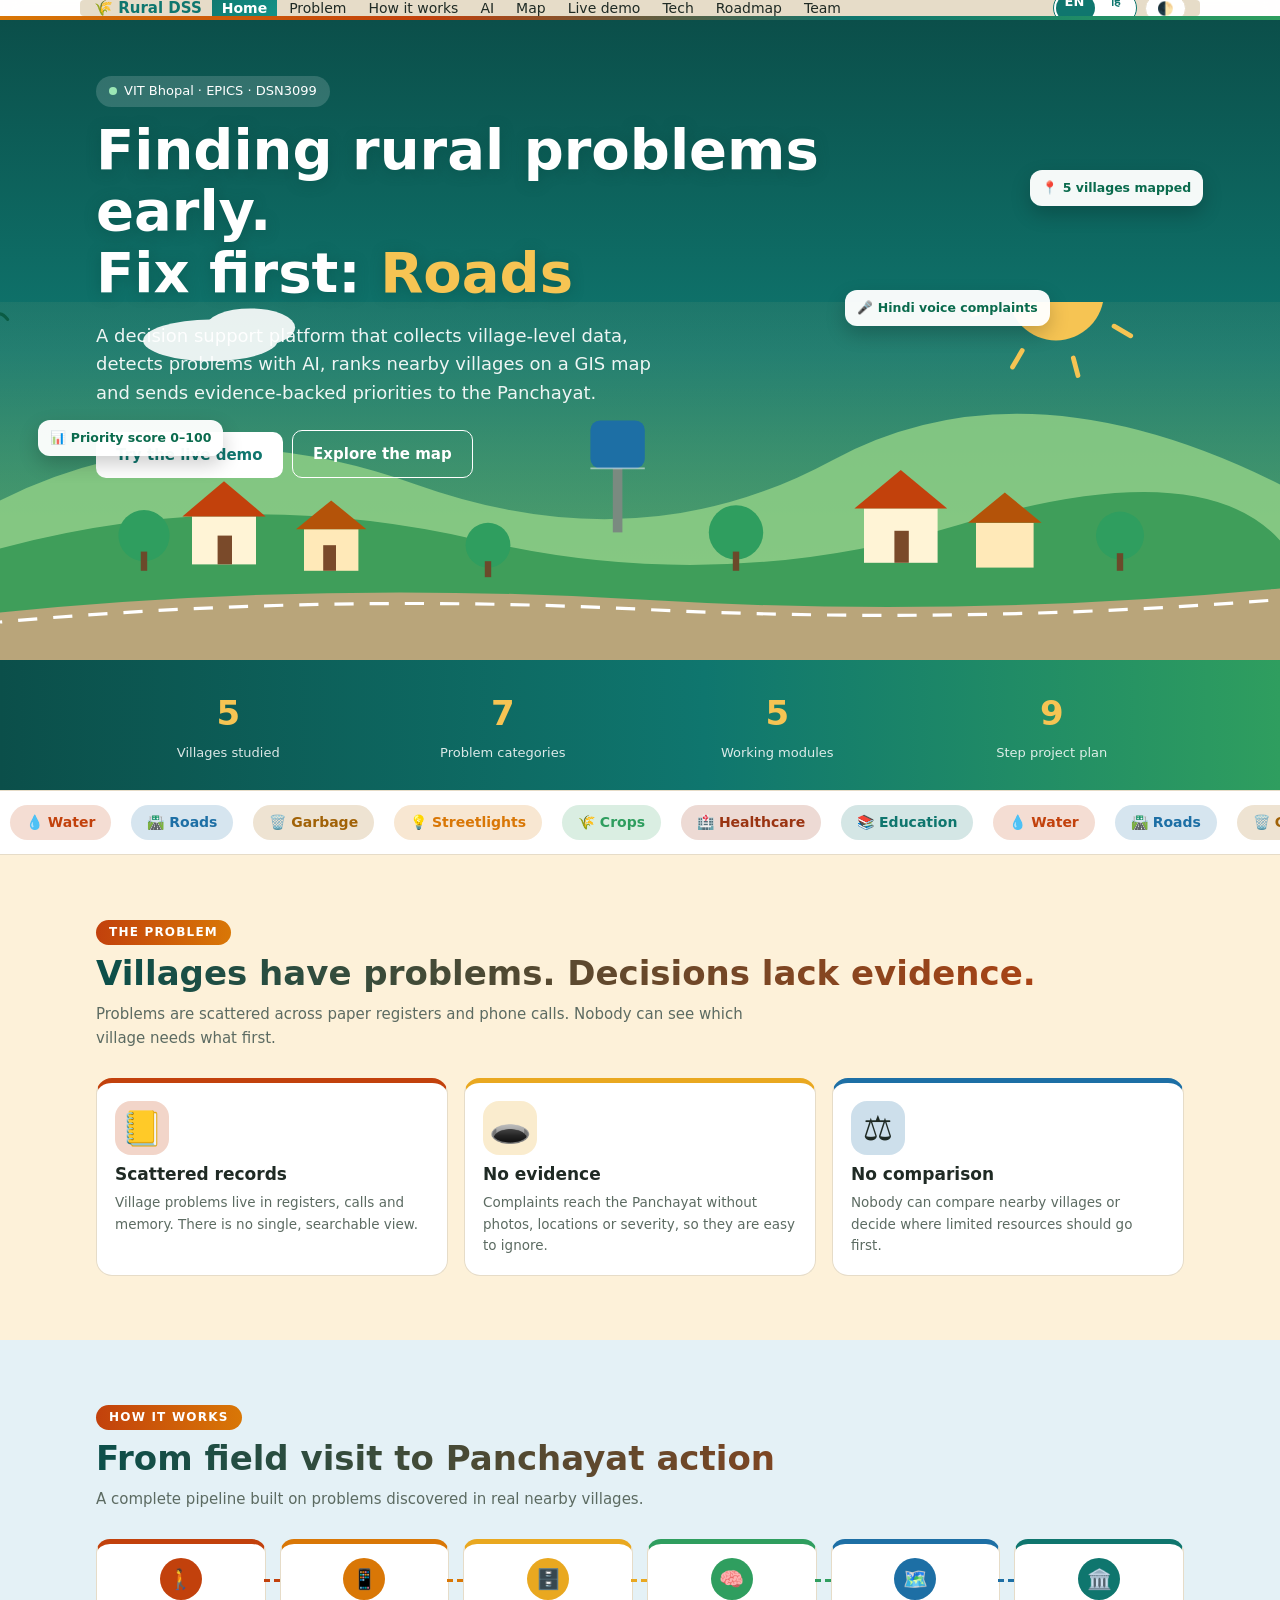
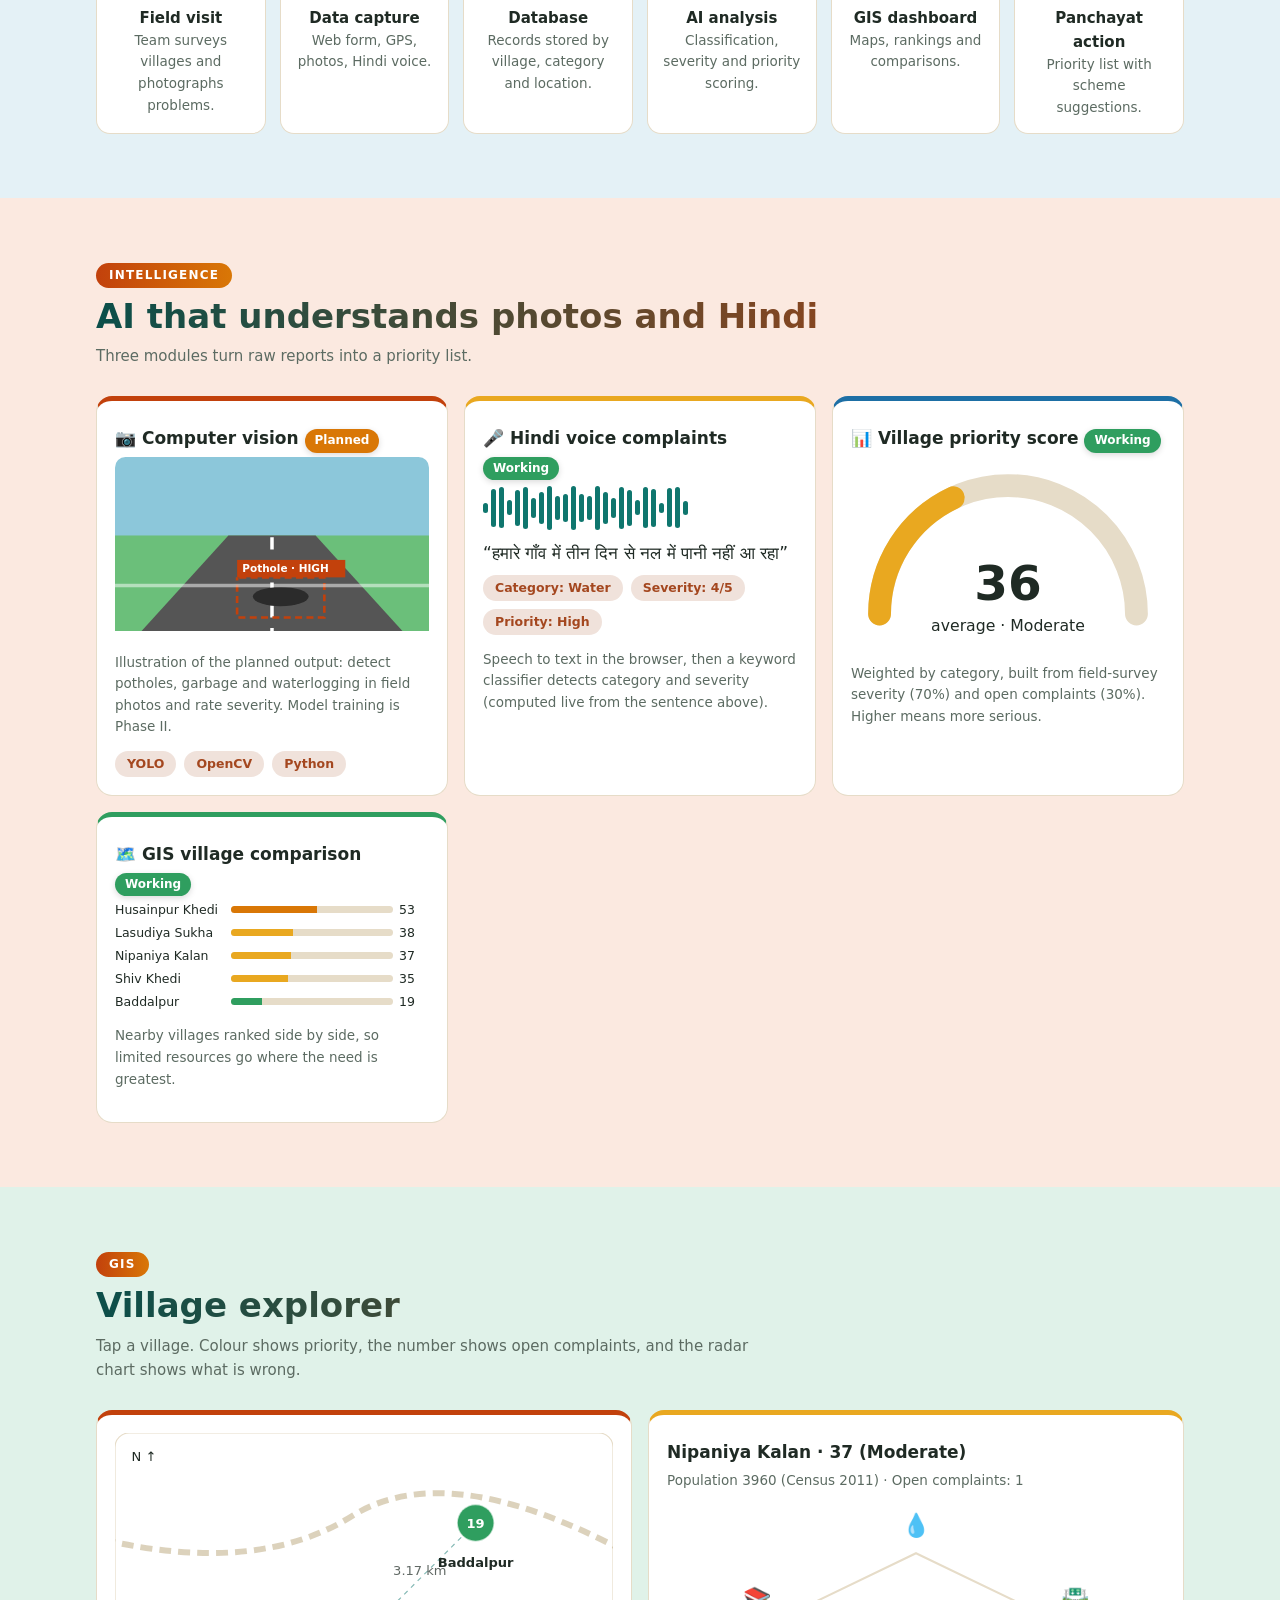
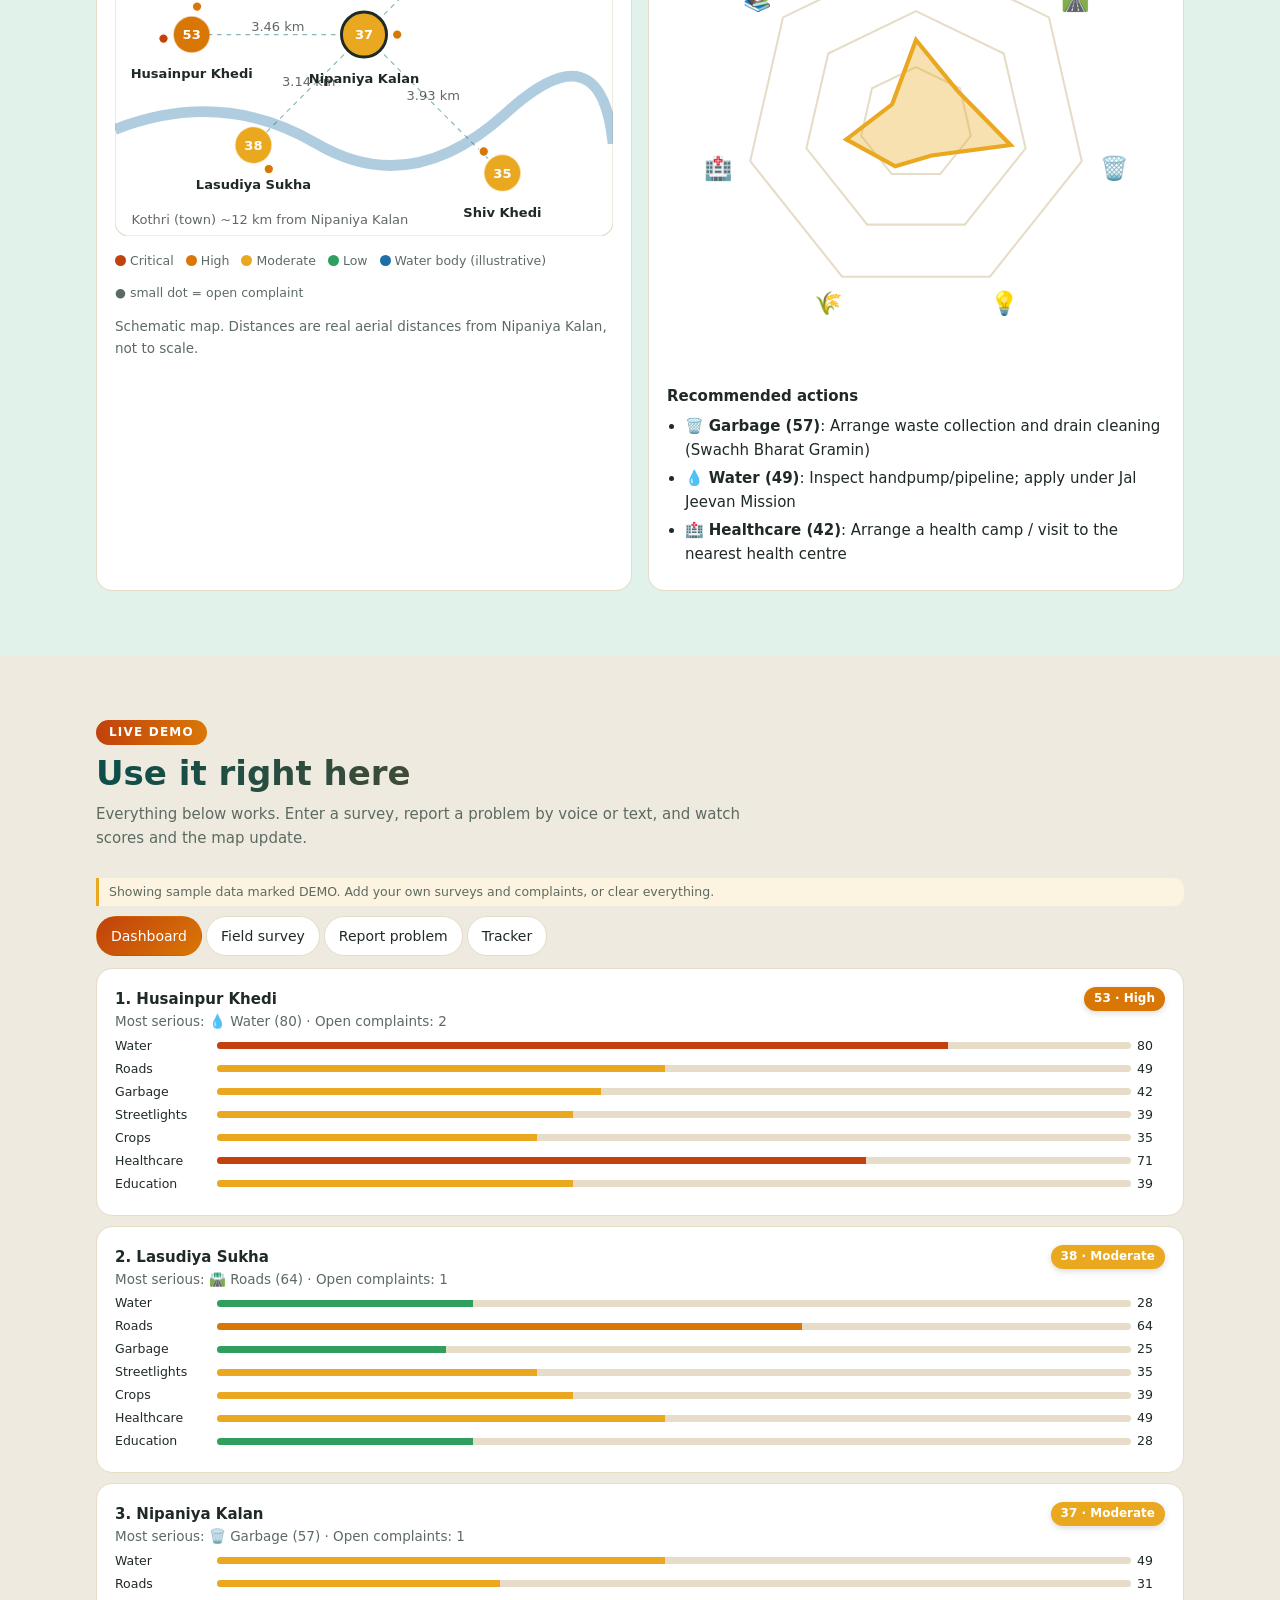
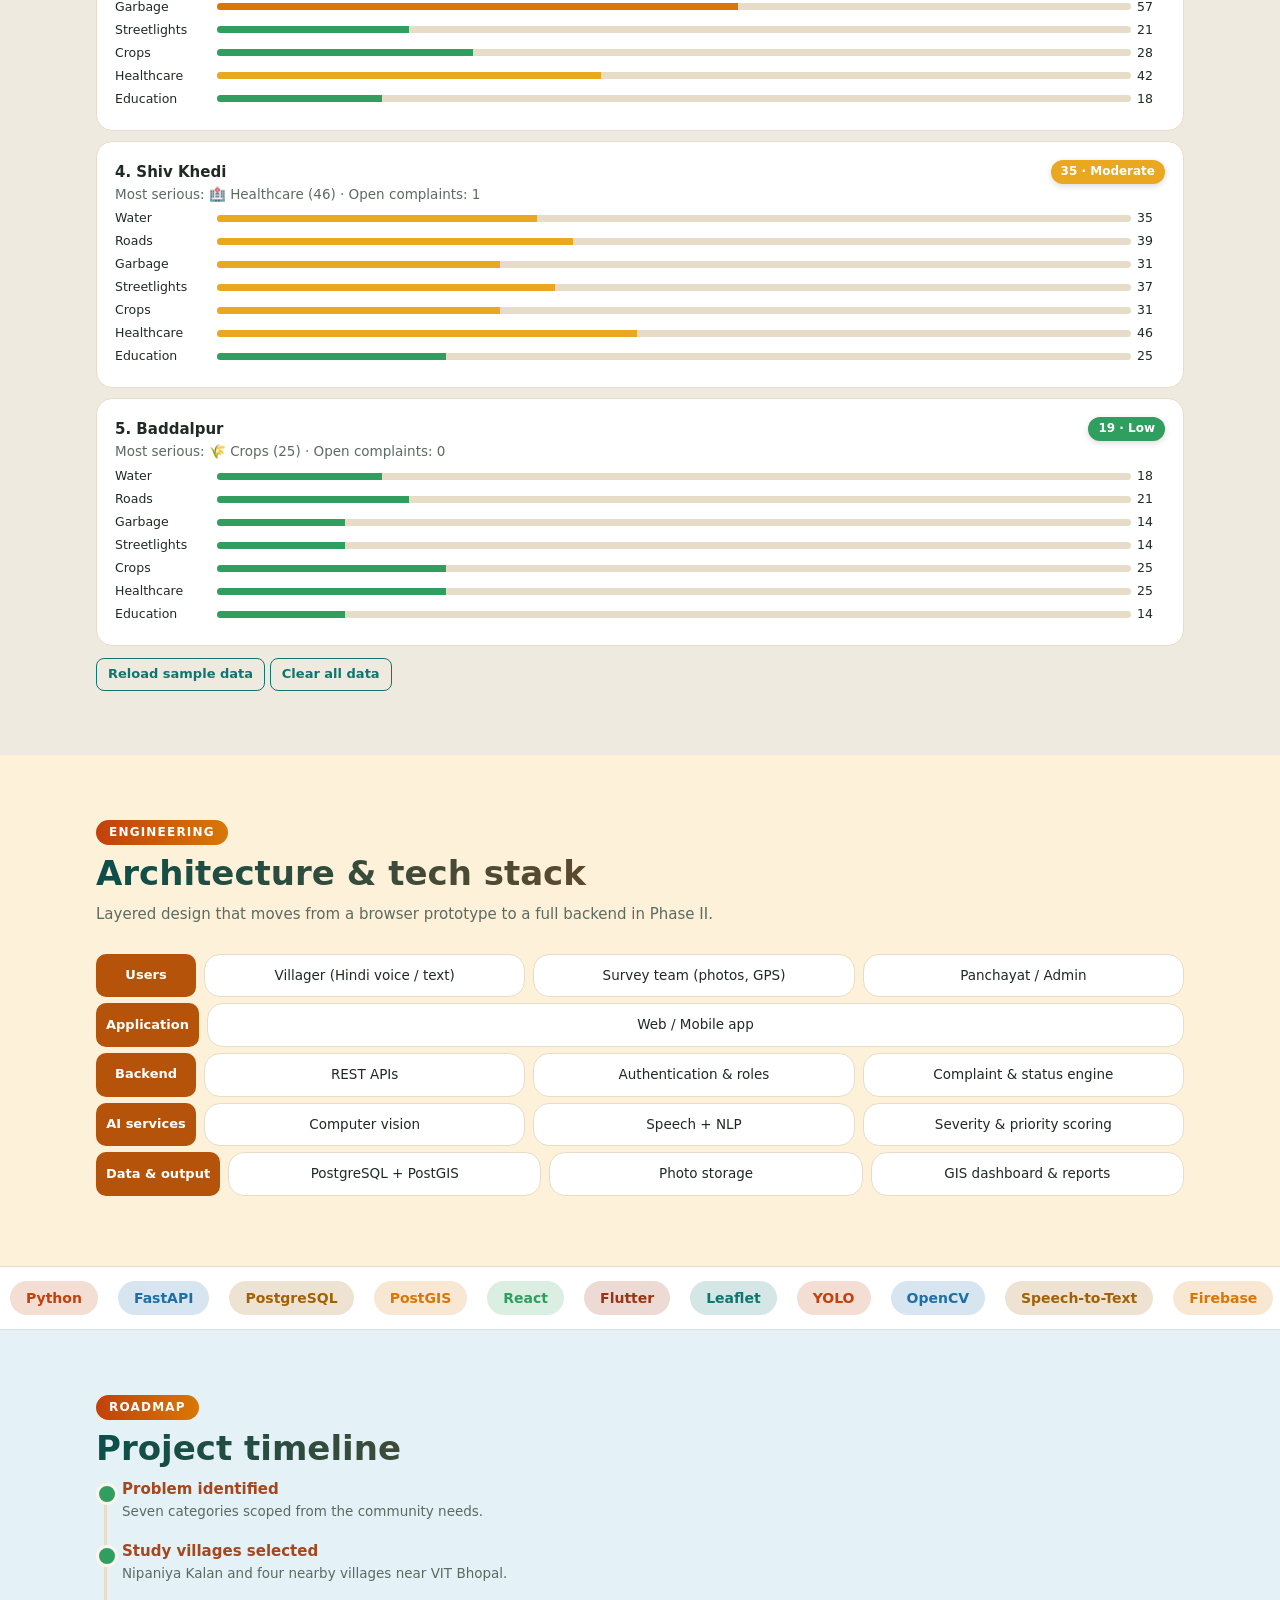
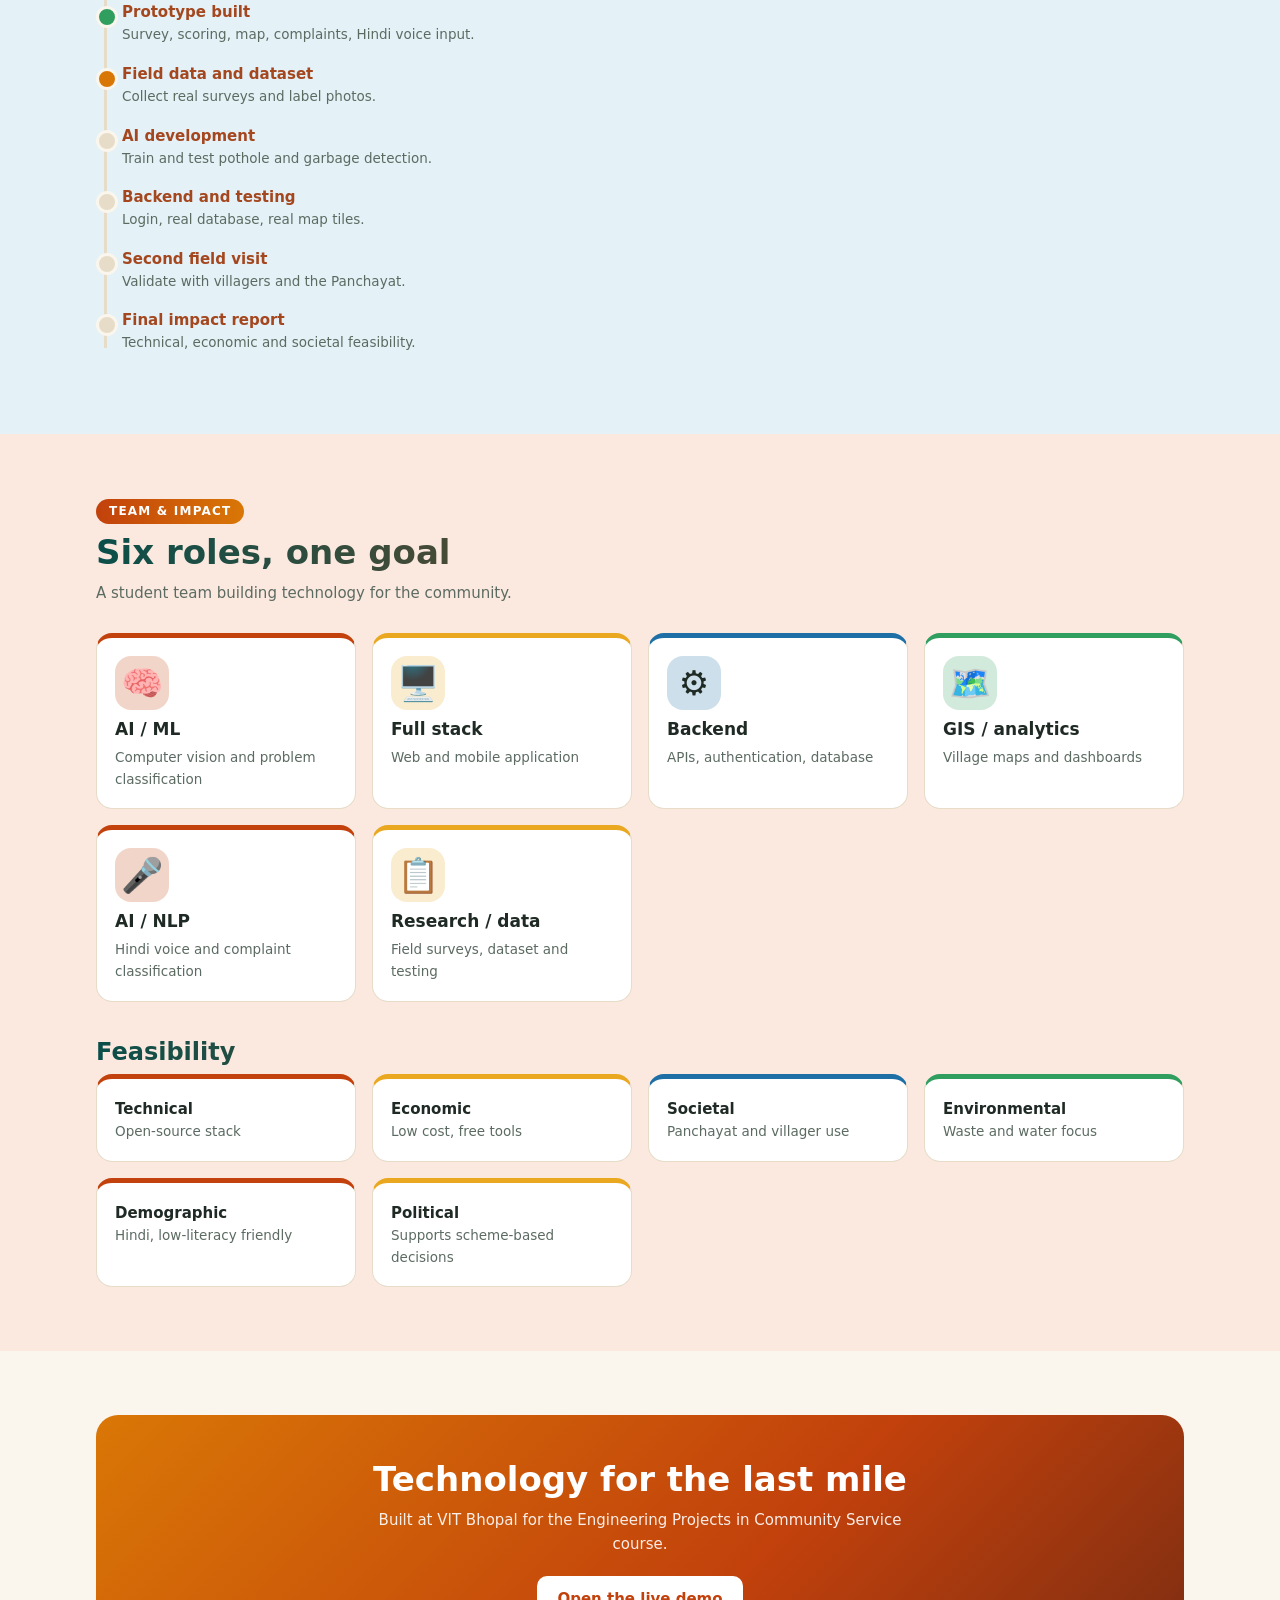
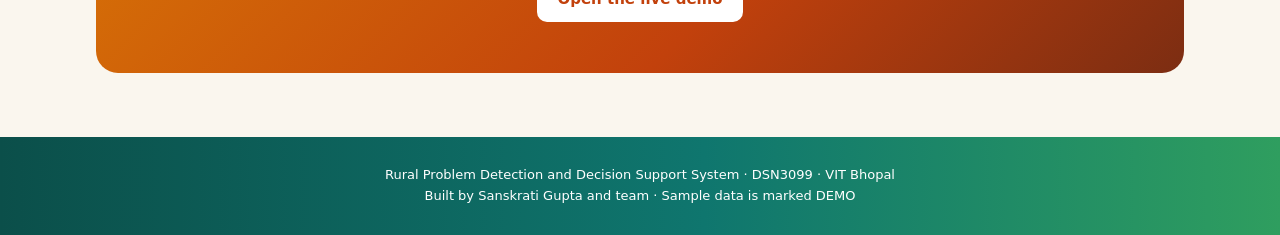
==== commit a98f588e: "Add favicon" ====
--- a/frontend/index.html
+++ b/frontend/index.html
@@ -2,6 +2,7 @@
 <html lang="en"><head><meta charset="utf-8">
 <meta name="viewport" content="width=device-width, initial-scale=1, viewport-fit=cover">
 <title>Rural Problem Detection and Decision Support System</title>
+<link rel="icon" href="data:image/svg+xml,<svg xmlns=%22http://www.w3.org/2000/svg%22 viewBox=%220 0 100 100%22><text y=%22.9em%22 font-size=%2290%22>🌾</text></svg>">
 <link rel="stylesheet" href="css/style.css">
 </head><body>
 <div id="pg"></div>
